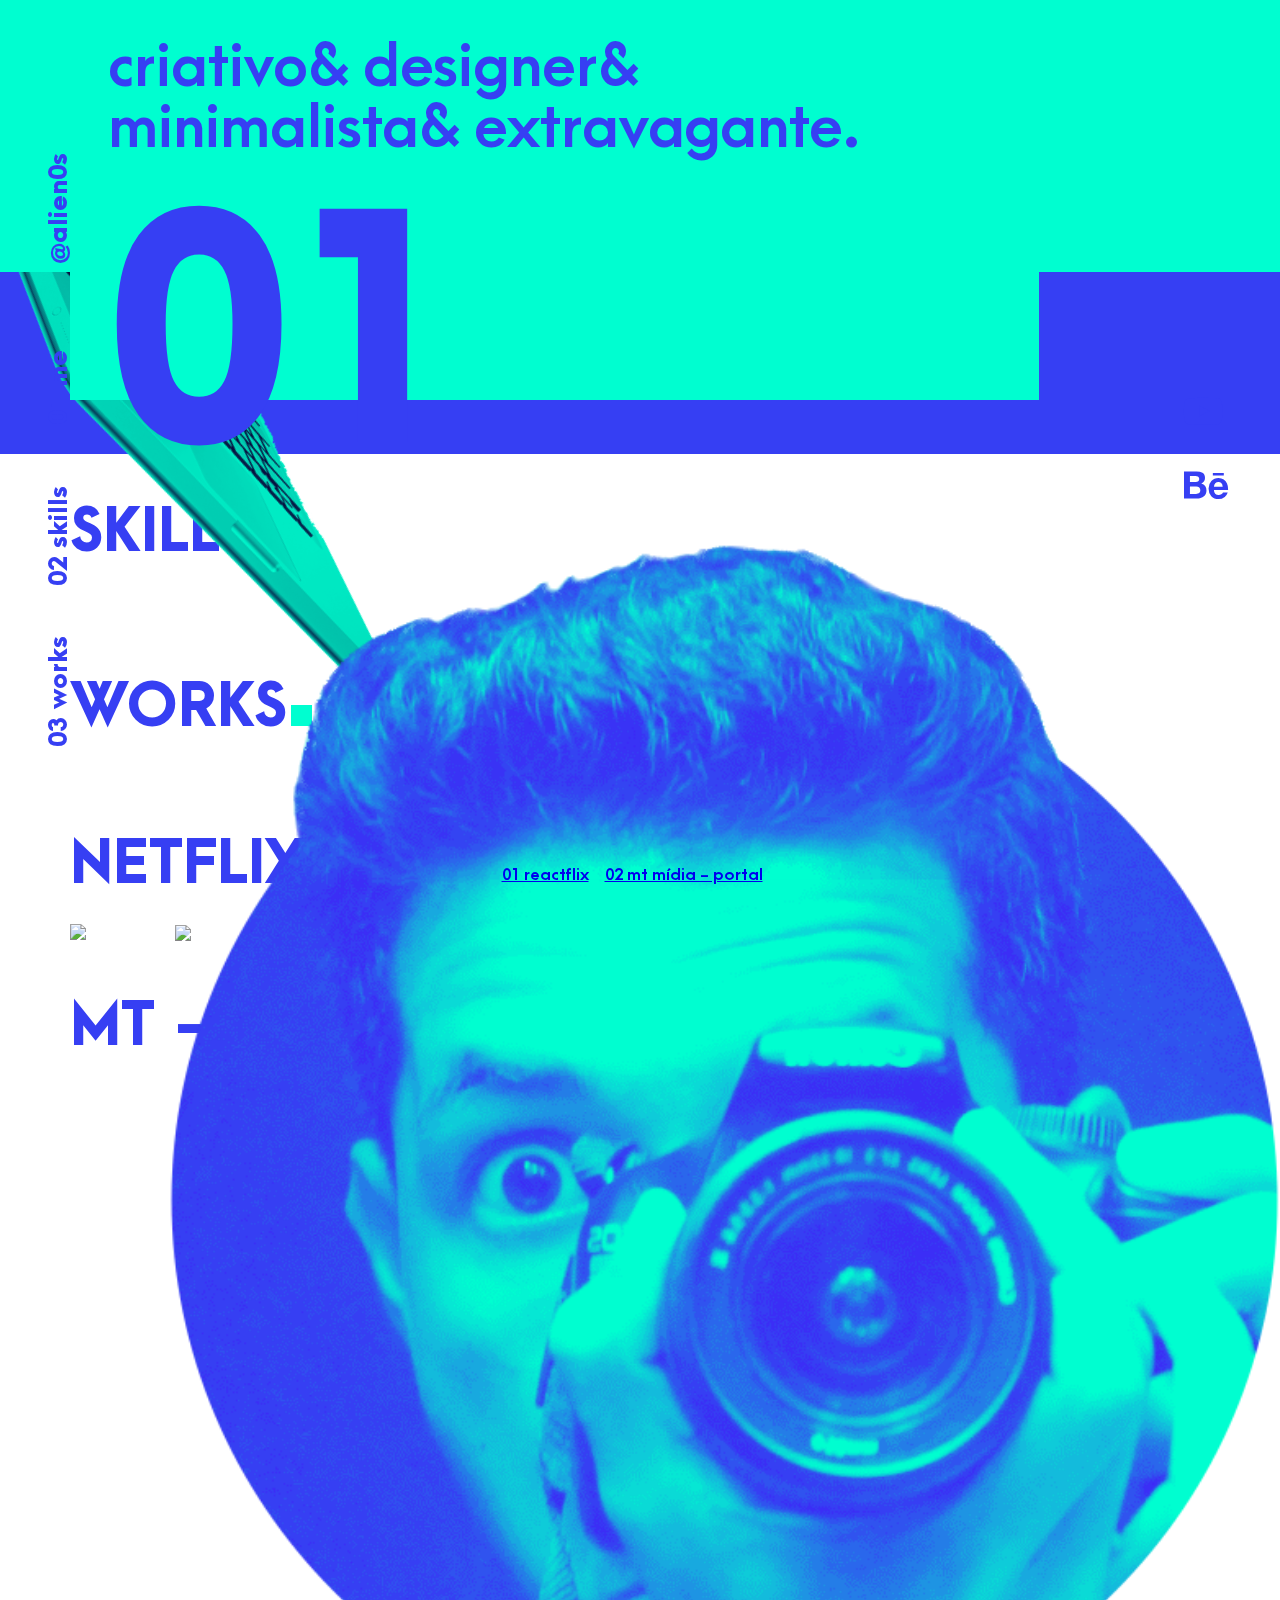
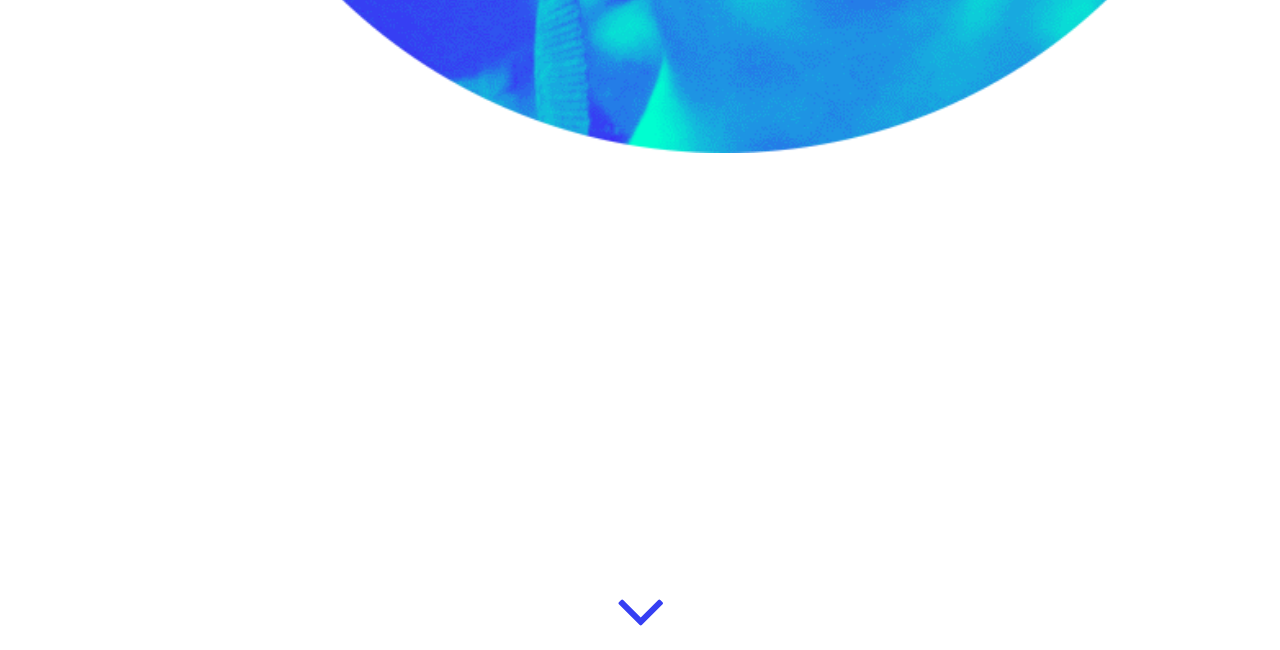
==== index.html @ 524bad48 "v0.0.1" ====
<!DOCTYPE html>
<html lang="pt-BR">
<head>
	<meta charset="utf-8">
	<meta http-equiv="cache-control" content="max-age=0" />
	<meta http-equiv="cache-control" content="no-cache" />
	<meta name="viewport" content="width=device-width, initial-scale=1.0, user-scalable=no">
	<title>@alienos</title>
	<link rel="stylesheet" href="https://stackpath.bootstrapcdn.com/font-awesome/4.7.0/css/font-awesome.min.css">
	<link rel="stylesheet" href="https://cdnjs.cloudflare.com/ajax/libs/twitter-bootstrap/4.0.0/css/bootstrap-grid.css" integrity="sha512-CMBZvpj8E19AmB3ZULO2jpuOcxB0GXNaynnu3tthGhMM37FSIoBAXXj4Nmdxsu2Rrpl0nG6h141KeCS/1itkzw==" crossorigin="anonymous" referrerpolicy="no-referrer"/>
	<link rel="stylesheet" href="https://cdnjs.cloudflare.com/ajax/libs/fullPage.js/3.0.5/fullpage.min.css" integrity="sha512-hDXpx6vRwBR+f4rnj8BDQRpwfi4lvztz1KPkBPCG2XkTKiJ5Y6zq7/NsDmJRIQbquKchG0DVc6gmZiOE0ZXrvg==" crossorigin="anonymous" referrerpolicy="no-referrer" />
	<link rel="stylesheet" type="text/css" href="styl/styl.css">
	<link rel="stylesheet" href="https://unpkg.com/swiper/swiper-bundle.min.css"/>
	<link rel="stylesheet" type="text/css" href="styl/slide.css">
</head>
<body>
	<div id="myMenu" class="pgntn lft">
		<a href="#contact">@alien0s</a>
		<a href="#home">01 me</a>
		<a href="#skills">02 skills</a>
		<a href="#works">03 works</a>
	</div>
    <div class="pgntn rght">
      <a target="blank_" href="https://www.youtube.com/channel/UCBdYzhZZ5Vu5AjkVzdrVwbA"><i class="fa fa-youtube-play"></i></a>
      <a target="blank_" href="https://www.behance.net/enossalles"><i class="fa fa-behance"></i></a>
    </div>
	<div id="fullpage">
		<section class="section fp-table" id="contact">
				<div class="username-slide">
					<img src="img/element.png">
					<div id="bx-txt-usr">
						<h1 class="username-h1">@alien0s</h1>
						<div id="contact-hover">
							<a target="blank_" href="https://github.com/alien0s" title="Github @alien0s"><i class="fa fa-github"></i></a>
							<a target="blank_" href="https://t.me/alien0s" title="Telegram @alien0s"><i class="fa fa-paper-plane"></i></a>
						</div>
						
					</div>
				</div>
		</section>
		<section class="section fp-table" id="home">
				<div class="bx-g g-b">
				<div class="container">
					<div class="row">
					<div class="col-xl-6 col-lg-6 col-md-6 col-sm-12 col-12">
						<div class="row">
						<div class="col-12">
							<div class="bx-g-hg g-b">
							<p class="p-dscr b-c">
								criativo&amp;
								designer&amp;
								minimalista&amp;
								extravagante.
							</p>
							<p class="p-nmb b-c">
								01
							</p>
							</div>
						</div>
						</div>
					</div>
					<div class="col-xl-6 col-lg-6 col-md-6 col-sm-6 col-lg-6">
						<div class="row">
						<div class="col-md-6 col-sm-12 col-7">
							<div class="img-prfl">
							<a><img src="img/wb.png"></a>
								<div class="bx-hvr-ft">
								<div class="hvr-ft">
									<span>enos cardoso de frança</span>
									<span>desenvolvedor full stack</span>
								</div>
								</div>
							</div>
						</div>
						<div class="col-5">
							<h1 class="name b-c">Enos</h1>
						</div>
						</div>
					</div>
					</div>
				</div>
				<div class="bx-icn-dwn">
					<i class="fa fa-angle-down"></i>
				</div>
				</div>
		</section>
		<section class="section fp-table" id="skills">
				<div class="container skills">
					<div class="content">
						<div class="ttl">
							<h1 class="b-c">Skills</h1>
							<div class="cx g-b"></div>
						</div>
					</div>
					<div id="skill">
					</div>
				</div>
		</section>
		<section class="section" id="works">
			<div class="bx-lnks-wrks">
				<a href="#reactflix">01 reactflix</a>
				<a href="#reactflix">02 mt mídia - portal</a>
			</div>
			<div class="slide active" data-anchor="slide1">
				<div class="container">
					<div class="content">
						<div class="ttl">
							<h1 class="b-c">Works</h1>
							<div class="cx g-b"></div>
						</div>
					</div>
					<div class="swiper mySwiper">
						<div class="swiper-wrapper" id="slide">
						</div>
						<div class="swiper-button-next"></div>
						<div class="swiper-button-prev"></div>
					</div>
				</div>
			</div>
			<div class="slide" data-anchor="slide2" id="reactflix">
				<div class="container">
					<div class="content">
						<div class="ttl">
							<h1 class="b-c">Netflix clone - Reactflix</h1>
						</div>
					</div>
					<div class="bx-mr-wrks">
						<img class="img-frmwks" src="https://mir-s3-cdn-cf.behance.net/project_modules/disp/70550b129987895.6176dec9afa02.png" />
						<img class="img-wrkd" src="https://mir-s3-cdn-cf.behance.net/project_modules/max_1200/5fd70e129987193.6176dc3c2f160.gif"/>
					</div>
				</div>
			</div>
			<div class="slide" data-anchor="slide3">
				<div class="container">
					<div class="content">
						<div class="ttl">
							<h1 class="b-c">Mt - Portal de notícias</h1>
						</div>
					</div>
					<div class="bx-mr-wrks">

					</div>
				</div>
			</div>
		</section>
	</div>
	<script src="https://unpkg.com/swiper/swiper-bundle.min.js"></script>
	<script src="https://cdnjs.cloudflare.com/ajax/libs/fullPage.js/3.0.5/fullpage.min.js" integrity="sha512-+m1+m9XBnZXowk9jSNIlZYgtOPTIu6aUHha/4/3dk84PQcpWgrNd4/zKmOYno0BQK9nuJ6WgYBnuPqCrmvMNtg==" crossorigin="anonymous" referrerpolicy="no-referrer"></script>
	<script>
		new fullpage('#fullpage', {
			navigation: true,
			scrollingSpeed: 700,
			scrollBar: false,
			easing: 'easeInOutCubic',
			easingcss3: 'ease',
		});
	</script>
	<script>
		var swiper = new Swiper(".mySwiper", {
        slidesPerView: 2.3,
        spaceBetween: 20,
		navigation: {
          nextEl: ".swiper-button-next",
          prevEl: ".swiper-button-prev",
        },
		centeredSlides: true,
        pagination: {
          el: ".swiper-pagination",
          clickable: true,
        },
      });
	</script>
	<script src="https://unpkg.com/@babel/standalone/babel.min.js"></script>
	<script src="https://cdnjs.cloudflare.com/ajax/libs/react/18.0.0-alpha-5fa4d79b0-20211008/umd/react.production.min.js" integrity="sha512-5PVmWGoNJocWPdQJmJd1aRbz3cFcFgXctWKLWcitqtgX64jF+ttfg9g2oLltmeQ1HUo3gT6QchaMK3h+S+JG4Q==" crossorigin="anonymous" referrerpolicy="no-referrer"></script>
	<script crossorigin src="https://unpkg.com/react@17/umd/react.development.js"></script>
	<script crossorigin src="https://unpkg.com/react-dom@17/umd/react-dom.development.js"></script>
	<script type="text/babel">

	function Skill(props){

		return(
			<div className="row">
				<div className="col-xl-6 col-lg-6 col-md-12 col-sm-12 col-12">
				{props.skills1.map((skill,i) => 
					<div className={skill.nome+' bx-pll'} key={i}>
						<div className="bx-lg-skll">
							<div className="img-skll"></div>
						</div>
						<div className="sklt-tt-br">
							<p className="ttl-skll">{skill.nome}</p>
							<span className="prgrss-br"></span>
						</div>
					</div>
				)}
				</div>
				<div className="col-xl-6 col-lg-6 col-md-12 col-sm-12 col-12">
					{props.skills2.map((skill,i) => 
					<div className={skill.nome+' bx-pll'} key={i}>
						<div className="bx-lg-skll">
							<div className="img-skll"></div>
						</div>
						<div className="sklt-tt-br">
							<p className="ttl-skll">{skill.nome}</p>
							<span className="prgrss-br"></span>
						</div>
					</div>
				)}
				</div>
			</div>
		)
	}
	const imgUrls = [
			{url: "https://mir-s3-cdn-cf.behance.net/project_modules/1400/746519130055371.61781fe0e4a82.jpg"},
			{url: "https://mir-s3-cdn-cf.behance.net/project_modules/disp/67281a85356133.5d7933078b29a.png"},
			{url: "https://mir-s3-cdn-cf.behance.net/project_modules/disp/7e323385356133.5d7933078aafa.png"},
			{url: "https://mir-s3-cdn-cf.behance.net/project_modules/disp/16e33185356133.5d7933078a233.png"},
			{url: "https://mir-s3-cdn-cf.behance.net/project_modules/1400/8a0dff129497187.616c93482ab6f.png"},
			{url: "https://mir-s3-cdn-cf.behance.net/project_modules/1400/77917386337821.5d961d50c3cc5.png"},
			{url: "https://mir-s3-cdn-cf.behance.net/project_modules/1400/9b533786337821.5d961d50c43b6.png"},
			{url: "https://mir-s3-cdn-cf.behance.net/project_modules/max_1200/8e833886337383.5d961abf2f594.jpg"},
			{url: "https://mir-s3-cdn-cf.behance.net/project_modules/1400/84522f86338319.5d96201aab1be.png"},
			{url: "https://mir-s3-cdn-cf.behance.net/project_modules/1400/ebb0fb86339445.5d962637bbfab.png"},
			{url: "https://mir-s3-cdn-cf.behance.net/project_modules/1400/852fa086346597.5d964e4c000c7.jpg"},
			{url: "https://mir-s3-cdn-cf.behance.net/project_modules/max_1200/c4bdbc129493091.616c798f8a533.png"},
			{url: "https://mir-s3-cdn-cf.behance.net/project_modules/max_1200/88760f86348719.5d965a9e8cc38.jpg"},
			{url: "https://mir-s3-cdn-cf.behance.net/project_modules/1400/0ff3e386628773.5d9f2581efe6d.jpg"},
			{url: "https://mir-s3-cdn-cf.behance.net/project_modules/1400/a0050286628967.5d9f26cc87755.jpg"},
			{url: "https://mir-s3-cdn-cf.behance.net/project_modules/1400/8db72586628967.5d9f26cc87f66.jpg"},
			{url: "https://mir-s3-cdn-cf.behance.net/project_modules/1400/85792c86635019.5d9f46e94732b.png"},
		];

	const swiper = imgUrls.map((img,i) => 
		<div className="swiper-slide" key={i}>
			<img src={img.url} />
		</div>
	);
	
	const skills1 = [
        {nome: "html5"},
        {nome: "css"},
        {nome: "bootstrap"},
        {nome: "javascript"},
        {nome: "node"}
    ];
	const skills2 = [
        {nome: "angular"},
        {nome: "react"},
        {nome: "vue"},
        {nome: "php"},
        {nome: "mysql"}
    ];

	ReactDOM.render(
		<Skill skills1={skills1} skills2={skills2}/>,
		document.getElementById('skill')
	);

	ReactDOM.render(
		swiper,
		document.getElementById('slide')
	);
	</script>
</body>
</html>
---- styl/styl.css ----
:root {
	--blue-dark: #363ff3;
  --blue-light: #00fed0;
}
@font-face {
  	font-family: arca-bold;
  	src:url(../fnts/arca-bold.woff);
}
@font-face {
  	font-family: arca-hvy;
  	src:url(../fnts/arca-heavy.woff);
}
html,
body {
	width: 100%;
	height: 100%;
}
html {
  scroll-behavior: smooth;
}
body {
	font-family: arca-bold;
	margin: 0;
	padding: 0;
	background: #fff;
	font-size: 1rem;
  font-weight: 400;
  line-height: 1.5;
}
a {
  cursor: pointer;
}
.pgntn {
    color: var(--blue-dark);
    width: 4rem;
    height: 100%;
    display: flex;
    flex-wrap: wrap;
    justify-content: center;
    flex-direction: column;
    position: fixed;
    z-index: 1;
}
.lft {
    left: .2rem;
}
.lft>a {
  transform:rotate(-90deg);
  font-size: 1.5rem;
  width: 7rem;
  padding: 3.9rem 0 !important;
}
.rght>a {
  font-size: 2.4rem;
}
.rght {
  right: 2rem;
}
@media (max-width: 800px) {
  .rght {
    right: 1rem;
  }
  .lft {
   left: -1rem; 
  }
}
.pgntn a {
    color: var(--blue-dark);
    font-family: arca-hvy;
    display: block;
    padding: 0.5rem 0;
    text-decoration: none;
}
#contact {
  z-index: 1;
}
.username-slide {
	background-color: var(--blue-dark);
	display: flex;
	justify-content: center;
	align-items: center;
	height: 100%;
	overflow: hidden;
}

.username-h1 {
  display: block;
  font-size: 10rem;
  color: var(--blue-light);
  position: relative;
}
.username-slide img {
  position: absolute;
  display: block;
  transform: rotate(56deg);
  left: -122px;
  top: 32px;
}
#contact-hover {
  display: none;
  transition: 2s cubic-bezier(.55,.085,0,.99);
  position: absolute;
  right: 23%;
  top: 32%;
  font-size: 3rem;
}
#bx-txt-usr:hover #contact-hover {
  display: block;
}
#contact-hover i {
  color: var(--blue-light);
}
.g-b {
    background-color: var(--blue-light);
}
.bx-g {
    width: 100%;
    height: 17rem;
    top: 0;
    position: absolute;
}
.container {
    width: 100%;
    padding-right: 15px;
    padding-left: 15px;
    margin-right: auto;
    margin-left: auto;
}
@media (min-width: 576px){
  .container {
      max-width: 560px;
  }
}
@media (min-width: 768px){
  .container {
      max-width: 720px;
  }
}
@media (min-width: 992px){
  .container {
      max-width: 960px;
  }
}
@media (min-width: 1200px){
  .container {
      max-width: 1140px;
  }
}

.bx-g-hg {
    width: 85%;
    height: 25rem;
}
p {
    margin-top: 0;
    margin-bottom: 1rem;
}
.b-c {
    color: var(--blue-dark);
}
.p-dscr {
    padding: 2.4rem;
    font-size: 3.6rem;
    line-height: 3.8rem;
}
.p-nmb {
    margin-top: -5rem;
    margin-left: 2.4rem;
    font-family: arca-hvy;
    font-size: 18rem;
}
.img-prfl {
    top: 20%;
    position: relative;
}
@media (min-width: 1200px){
  .img-prfl {
      width: 110%;
  }
}
@media(max-width: 767.98px){
  .img-prfl, .name{
    display: none;
  }
}
a:not([href]):not([tabindex]) {
    color: inherit;
    text-decoration: none;
}
.img-prfl img {
    width: 95%;
    float: right;
}
.col-5 {
    -webkit-box-flex: 0;
    -ms-flex: 0 0 41.666667%;
    flex: 0 0 41.666667%;
    max-width: 41.666667%;
}
.name {
    font-size: 12rem;
    margin-top: 20%;
    transform: rotate(90deg);
}
@media (min-width: 1200px){
  .name {
      margin-right: -15%;
  }
}
.ctnt {
    margin: 0 auto;
    width: 90%;
}
.ttl {
    margin-bottom: 1rem;
}
.ttl h1 {
    font-size: 3.5rem;
    display: inline-block;
    font-family: arca-hvy;
    text-transform: uppercase;
}
.cx {
    display: inline-block;
    width: 1.3rem;
    height: 1.3rem;
}
@keyframes cx {
     0% { opacity: 1; }
     100% { opacity: 0; }
 }
.cx {
   -webkit-animation: cx 1s infinite;
   -moz-animation: cx 1s infinite;
   -ms-animation: cx 1s infinite;
   -o-animation: cx 1s infinite;
   animation: cx 1s infinite;
}
.hvr-ft {
  background-color: var(--blue-dark);
  padding: 10px;
  left: 25px;
  top: -19px;
  text-transform: capitalize;
  position: relative;
  line-height:19px;
  display: grid;
  overflow: hidden;
}
.bx-hvr-ft {
  display: none;
}
.img-prfl:hover .bx-hvr-ft {
  display: block;
}
.hvr-ft span{
  color: var(--blue-light);
  font-size: 14px
}
.bx-icn-dwn {
  margin-top: 8rem;
    display: flex;
    align-items: center;
    justify-content: center;
}
.fa-angle-down {
	font-size: 5rem;
	color: var(--blue-dark);
  animation-fill-mode: both;
  transition: ease-in-out;
  animation-duration: 1.5s;
  animation-name: slidein;
  animation-iteration-count: infinite;
}

@keyframes slidein {
  0% {
    margin-top:0;
    transition: 1s;
  }

  80% {
    margin-top:8px;
    transition: 1s;
  }

  100% {
    margin-top: 10px;
    transition: ease-in-out;
  }
}
.bx-pll {
  display: inline-block;
  width: 100%;
  height: 84px;
}
.bx-lg-skll {
  width: 70px;
  height: 100%;
  align-items: center;
  align-self: center;
  display: flex;
  float: left;
}
.bx-lg-skll img{
  width: 100%;
}
.img-skll {
  width: 100%;
  background-size: contain;
  background-position-y: bottom;
  background-repeat: no-repeat;
  height: 100%;
}
.sklt-tt-br {
  width:450px;
  float: left;
  margin-left:20px
}
.ttl-skll {
  font-size: 33px;
  margin-bottom: 5px;
}
.prgrss-br {
  display: block;
  width: 90%;
  height: 30px;
  background-color: var(--blue-light);
}
.prgrss-br::before {
  background-color: var(--blue-dark);
  content:"";
  width: 70%;
  height: 100%;
  display: block;
  position: relative;
}
.html5 .prgrss-br::before {
  width: 97%;
}
.css .prgrss-br::before {
  width: 95%;
}
.bootstrap .prgrss-br::before {
  width: 92%;
}
.javascript .prgrss-br::before {
  width: 83%;
}
.node .prgrss-br::before {
  width: 78%;
}
.angular .prgrss-br::before {
  width: 28%;
}
.react .prgrss-br::before {
  width: 83%;
}
.vue .prgrss-br::before {
  width: 42%;
}
.php .prgrss-br::before {
  width: 90%;
}
.mysql .prgrss-br::before {
  width: 86%;
}
.html5 .img-skll {
  background-image: url("https://lh3.google.com/u/0/d/1Ydo2xIHanJZtFwKlD47K2R3TIi4zEDrW=w200-h190-p-k-nu-iv1");
}
.css .img-skll {
  background-image: url("https://lh3.google.com/u/0/d/1IjtoarO-XtImZBqxy0DIHR--W0IaIqPv=w200-h190-p-k-nu-iv1");
}
.bootstrap .img-skll {
  background-image: url("https://lh3.google.com/u/0/d/1tEltZMNrf3VycAKKipm0zNTIQ58CDNFc=w200-h190-p-k-nu-iv1");
}
.javascript .img-skll {
  background-image: url("https://lh3.google.com/u/0/d/1R9XQynHTMrSAJpCdgyz8rZfCb8iCi50o=w200-h190-p-k-nu-iv1");
}
.node .img-skll {
  background-image: url("https://lh3.google.com/u/0/d/1JzXONVOsgfEVInTA5uwqsPJMNe1D9jMa=w200-h190-p-k-nu-iv1");
}
.angular .img-skll {
  background-image: url("https://lh3.google.com/u/0/d/1D3pSe7D79nB4NbuRd6-EtEY-RC9xKFjE=w200-h190-p-k-nu-iv1");
}
.react .img-skll {
  background-image: url("https://lh3.google.com/u/0/d/1CbjaaruW69xHWxglieJqdnsd1_crX4WJ=w200-h190-p-k-nu-iv1");
}
.vue .img-skll {
  background-image: url("https://lh3.google.com/u/0/d/1O4bHfeb3w9MqPFHb7EMpoNEFacv-HvSr=w200-h190-p-k-nu-iv1");
}
.php .img-skll {
  background-image: url("https://lh3.google.com/u/0/d/1lecEz9-Q4iLvnsSHSCkq1ovf2XiRq3IL=w200-h190-p-k-nu-iv1");
}
.mysql .img-skll {
  background-image: url("https://lh3.google.com/u/0/d/1u-03g6h5syHba0OE5lNKuI1L17B3gq3K=w200-h190-p-k-nu-iv1");
}
#works h1 {
  margin-bottom: 0px;
}
.bx-lnks-wrks{
  left: 0;
  position: absolute;
  width: 100%;
  height: 51px;
  right: 0;
  bottom: 0;
  display: flex;
  justify-content: center;
  align-items: center;
  z-index: 2;
}
.bx-lnks-wrks a{
  margin-right: 1rem;
  cursor: pointer;
  display: block;
}
.bx-mr-wrks{
  display: block;
}
.img-frmwks{
  float: left;
  width: 12%;
  position: relative;
}
.img-wrkd {
  width: 78%;
  margin-left: -2rem;
}
.fp-controlArrow{
  top: auto;
  bottom: 0;
}
.fp-next::after,.fp-prev::after{
  font-family: swiper-icons;
  font-size: 26px;
  display: block;
}
.fp-next::after{
  content: "next";
}
.fp-prev::after{
  content: "prev";
}
.fp-controlArrow.fp-prev, .fp-controlArrow.fp-next{
  border-color: transparent;
  bottom: 2%;
}
.fp-controlArrow.fp-next {
  right: 25%;
}
.fp-controlArrow.fp-prev {
  left: 25%;
}
---- styl/slide.css ----
.swiper {
        width: 100%;
        height: 100%;
        --swiper-navigation-color: #363ff3;
        --swiper-pagination-color: #363ff3
      }

      .swiper-slide {
        text-align: center;
        font-size: 18px;
        background: #fff;

        /* Center slide text vertically */
        display: -webkit-box;
        display: -ms-flexbox;
        display: -webkit-flex;
        display: flex;
        -webkit-box-pack: center;
        -ms-flex-pack: center;
        -webkit-justify-content: center;
        justify-content: center;
        -webkit-box-align: center;
        -ms-flex-align: center;
        -webkit-align-items: center;
        align-items: center;
      }

      .swiper-slide img {
        display: block;
        width: 100%;
        height: 100%;
        object-fit: cover;
      }

      .swiper {
        width: 100%;
        height: 300px;
        margin-left: auto;
        margin-right: auto;
      }

      .swiper-slide {
        background-size: cover;
        background-position: center;
      }

      .mySwiper {
        height: 20%;
        box-sizing: border-box;
        padding: 10px 0;
      }

      .mySwiper .swiper-slide {
        width: 25%;
        height: 100%;
        opacity: 0.4;
      }

      .mySwiper .swiper-slide-thumb-active {
        opacity: 1;
      }

      .swiper-slide img {
        display: block;
        width: 100%;
        height: 100%;
        object-fit: cover;
      }
.mySwiper2 img {
  width: 68%;
}

@media (max-width: 991.98px) {
  .mySwiper2 {
    height: 360px;
  }
}
@media (max-width: 767.98px) {
  .mySwiper2 {
    height: 280px;
  }
}
.swiper-slide-active {
  opacity: 1 !important;
}
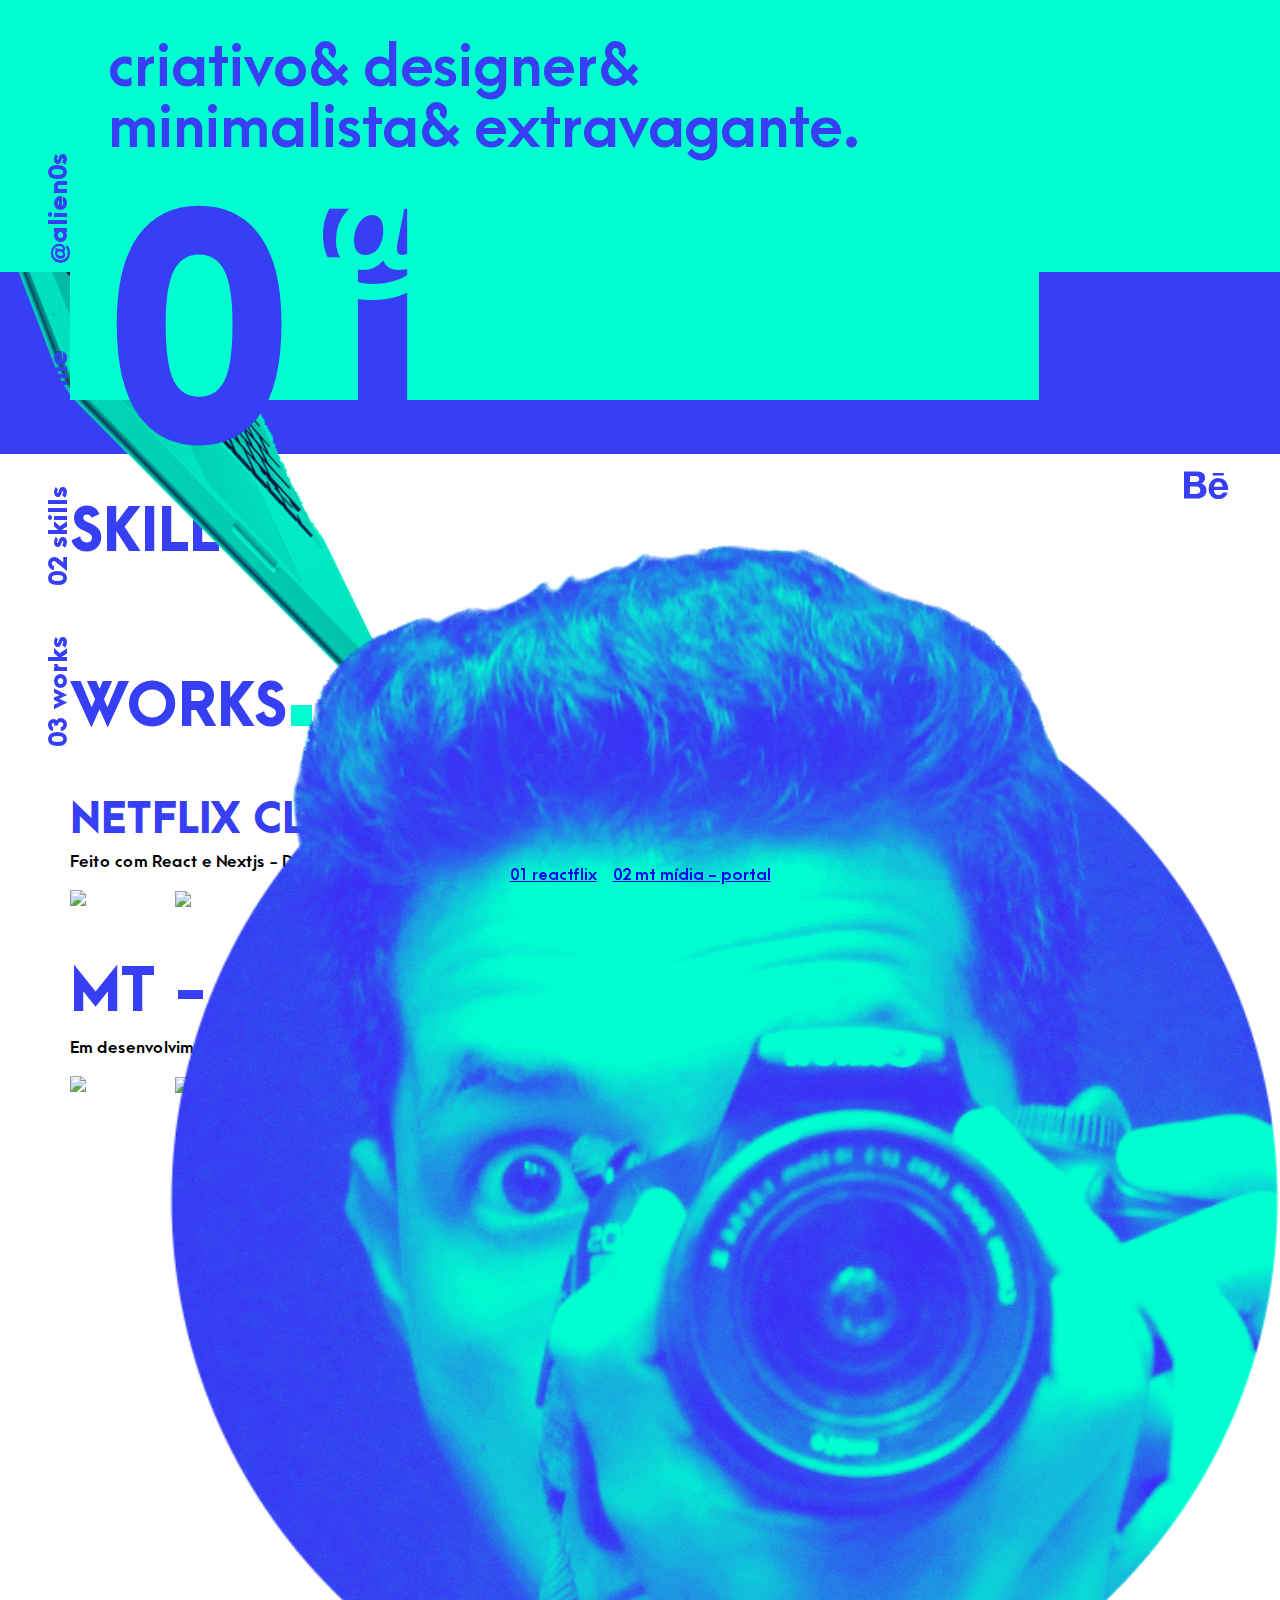
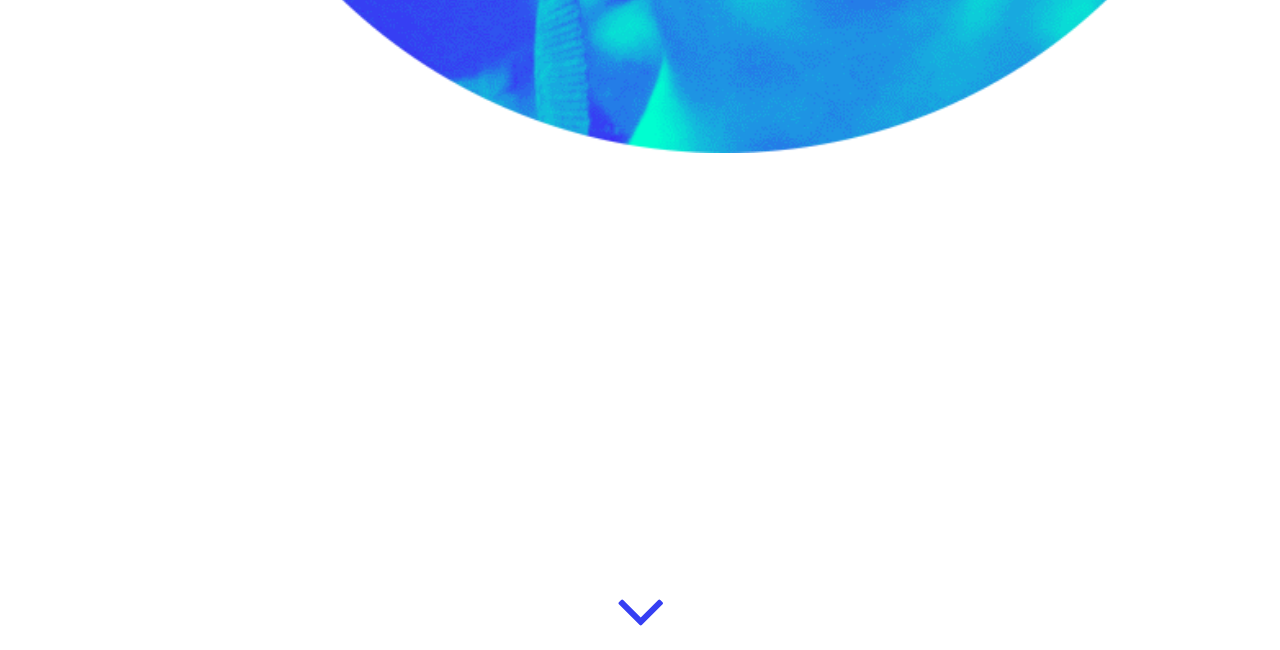
==== commit d5f1802b: "v0.0.2" ====
--- a/index.html
+++ b/index.html
@@ -5,6 +5,10 @@
 	<meta http-equiv="cache-control" content="max-age=0" />
 	<meta http-equiv="cache-control" content="no-cache" />
 	<meta name="viewport" content="width=device-width, initial-scale=1.0, user-scalable=no">
+	<meta name="theme-color" content="#363ff3">
+    <meta name="apple-mobile-web-app-status-bar-style" content="#363ff3">
+    <meta name="msapplication-navbutton-color" content="#363ff3">
+	<link rel="icon" type="image/ico" href="img/wb.ico" />
 	<title>@alienos</title>
 	<link rel="stylesheet" href="https://stackpath.bootstrapcdn.com/font-awesome/4.7.0/css/font-awesome.min.css">
 	<link rel="stylesheet" href="https://cdnjs.cloudflare.com/ajax/libs/twitter-bootstrap/4.0.0/css/bootstrap-grid.css" integrity="sha512-CMBZvpj8E19AmB3ZULO2jpuOcxB0GXNaynnu3tthGhMM37FSIoBAXXj4Nmdxsu2Rrpl0nG6h141KeCS/1itkzw==" crossorigin="anonymous" referrerpolicy="no-referrer"/>
@@ -34,7 +38,6 @@
 							<a target="blank_" href="https://github.com/alien0s" title="Github @alien0s"><i class="fa fa-github"></i></a>
 							<a target="blank_" href="https://t.me/alien0s" title="Telegram @alien0s"><i class="fa fa-paper-plane"></i></a>
 						</div>
-						
 					</div>
 				</div>
 		</section>
@@ -99,9 +102,9 @@
 		<section class="section" id="works">
 			<div class="bx-lnks-wrks">
 				<a href="#reactflix">01 reactflix</a>
-				<a href="#reactflix">02 mt mídia - portal</a>
-			</div>
-			<div class="slide active" data-anchor="slide1">
+				<a href="#mtmidia">02 mt mídia - portal</a>
+			</div>
+			<div class="slide" data-anchor="slide1">
 				<div class="container">
 					<div class="content">
 						<div class="ttl">
@@ -122,23 +125,27 @@
 					<div class="content">
 						<div class="ttl">
 							<h1 class="b-c">Netflix clone - Reactflix</h1>
+							<p>Feito com React e Nextjs - Dsiponível no Github <a target="_blank" href="https://github.com/alien0s/reactflix">github Reactflix</a></p>
 						</div>
 					</div>
 					<div class="bx-mr-wrks">
+						<a target="_blank" href="https://reactflix-alien0s.vercel.app" title="Vá pra Reactflix.vercel.app"><i class="fa fa-external-link"></i></a>
 						<img class="img-frmwks" src="https://mir-s3-cdn-cf.behance.net/project_modules/disp/70550b129987895.6176dec9afa02.png" />
 						<img class="img-wrkd" src="https://mir-s3-cdn-cf.behance.net/project_modules/max_1200/5fd70e129987193.6176dc3c2f160.gif"/>
 					</div>
 				</div>
 			</div>
-			<div class="slide" data-anchor="slide3">
+			<div class="slide" data-anchor="slide3" id="mtmidia">
 				<div class="container">
 					<div class="content">
 						<div class="ttl">
 							<h1 class="b-c">Mt - Portal de notícias</h1>
+							<p>Em desenvolvimento... - React, Nextjs e Mysql</p>
 						</div>
 					</div>
 					<div class="bx-mr-wrks">
-
+						<img class="img-frmwks" src="https://mir-s3-cdn-cf.behance.net/project_modules/disp/d7f8ff130058725.61782ade47e42.png"/>
+						<img class="img-wrkd" src="https://mir-s3-cdn-cf.behance.net/project_modules/max_1200/195078130075463.6178671d48099.png" />
 					</div>
 				</div>
 			</div>
@@ -148,7 +155,6 @@
 	<script src="https://cdnjs.cloudflare.com/ajax/libs/fullPage.js/3.0.5/fullpage.min.js" integrity="sha512-+m1+m9XBnZXowk9jSNIlZYgtOPTIu6aUHha/4/3dk84PQcpWgrNd4/zKmOYno0BQK9nuJ6WgYBnuPqCrmvMNtg==" crossorigin="anonymous" referrerpolicy="no-referrer"></script>
 	<script>
 		new fullpage('#fullpage', {
-			navigation: true,
 			scrollingSpeed: 700,
 			scrollBar: false,
 			easing: 'easeInOutCubic',
--- a/styl/styl.css
+++ b/styl/styl.css
@@ -50,6 +50,13 @@
   width: 7rem;
   padding: 3.9rem 0 !important;
 }
+@media (max-width: 800px){
+  .lft>a{
+    font-size: 1rem;
+    width: 5rem;
+    padding: 3.2rem 0 !important;
+  }
+}
 .rght>a {
   font-size: 2.4rem;
 }
@@ -82,19 +89,33 @@
 	height: 100%;
 	overflow: hidden;
 }
-
 .username-h1 {
   display: block;
   font-size: 10rem;
   color: var(--blue-light);
   position: relative;
 }
+@media (max-width: 890px){
+  .username-h1 {
+    font-size: 7rem;
+  }
+}
+@media (max-width: 580px){
+  .username-h1 {
+    font-size: 4rem;
+  }
+}
 .username-slide img {
   position: absolute;
   display: block;
   transform: rotate(56deg);
   left: -122px;
   top: 32px;
+}
+@media (max-width: 1200px){
+  .username-slide img {
+    display: none;
+  }
 }
 #contact-hover {
   display: none;
@@ -104,6 +125,9 @@
   top: 32%;
   font-size: 3rem;
 }
+#bx-txt-usr{
+  z-index: 10;
+}
 #bx-txt-usr:hover #contact-hover {
   display: block;
 }
@@ -163,6 +187,13 @@
     font-size: 3.6rem;
     line-height: 3.8rem;
 }
+@media (max-width: 540px){
+  .p-dscr {
+    padding: 2.4rem;
+    font-size: 3rem;
+    line-height: 3rem;
+  }
+}
 .p-nmb {
     margin-top: -5rem;
     margin-left: 2.4rem;
@@ -172,6 +203,14 @@
 .img-prfl {
     top: 20%;
     position: relative;
+}
+@media (max-width:992.98px){
+  .p-nmb {
+    font-size: 13rem;
+  }
+  .img-prfl{
+    display: none;
+  }
 }
 @media (min-width: 1200px){
   .img-prfl {
@@ -295,7 +334,7 @@
   height: 84px;
 }
 .bx-lg-skll {
-  width: 70px;
+  width: 15%;
   height: 100%;
   align-items: center;
   align-self: center;
@@ -313,9 +352,9 @@
   height: 100%;
 }
 .sklt-tt-br {
-  width:450px;
+  width: 81%;
   float: left;
-  margin-left:20px
+  margin-left: 4%;
 }
 .ttl-skll {
   font-size: 33px;
@@ -411,7 +450,7 @@
   z-index: 2;
 }
 .bx-lnks-wrks a{
-  margin-right: 1rem;
+  margin: 0 0.5rem;
   cursor: pointer;
   display: block;
 }
@@ -424,22 +463,22 @@
   position: relative;
 }
 .img-wrkd {
-  width: 78%;
+  width: 76%;
   margin-left: -2rem;
 }
 .fp-controlArrow{
   top: auto;
   bottom: 0;
 }
-.fp-next::after,.fp-prev::after{
+.fp-next::before,.fp-prev::before{
   font-family: swiper-icons;
   font-size: 26px;
   display: block;
 }
-.fp-next::after{
+.fp-next::before{
   content: "next";
 }
-.fp-prev::after{
+.fp-prev::before{
   content: "prev";
 }
 .fp-controlArrow.fp-prev, .fp-controlArrow.fp-next{
@@ -450,5 +489,28 @@
   right: 25%;
 }
 .fp-controlArrow.fp-prev {
-  left: 25%;
+  left: 23%;
+}
+.bx-mr-wrks a{
+  display: block;
+  position: absolute;
+  z-index: 4;
+  font-size: 69px;
+  color: var(--blue-light);
+  top: 25%;
+  right: 41%;
+}
+#reactflix h1{
+  margin-top: 0.2rem;
+  font-size: 2.5rem;
+}
+@media(max-width:700px){
+  .container{
+    width: 90%;
+  }
+}
+@media(max-width:500px){
+  .container{
+    width: 85%;
+  }
 }--- a/styl/slide.css
+++ b/styl/slide.css
@@ -37,6 +37,12 @@
         height: 300px;
         margin-left: auto;
         margin-right: auto;
+      }
+
+      @media(max-width: 680px){
+        .swiper{
+          width: 90%;
+        }
       }
 
       .swiper-slide {
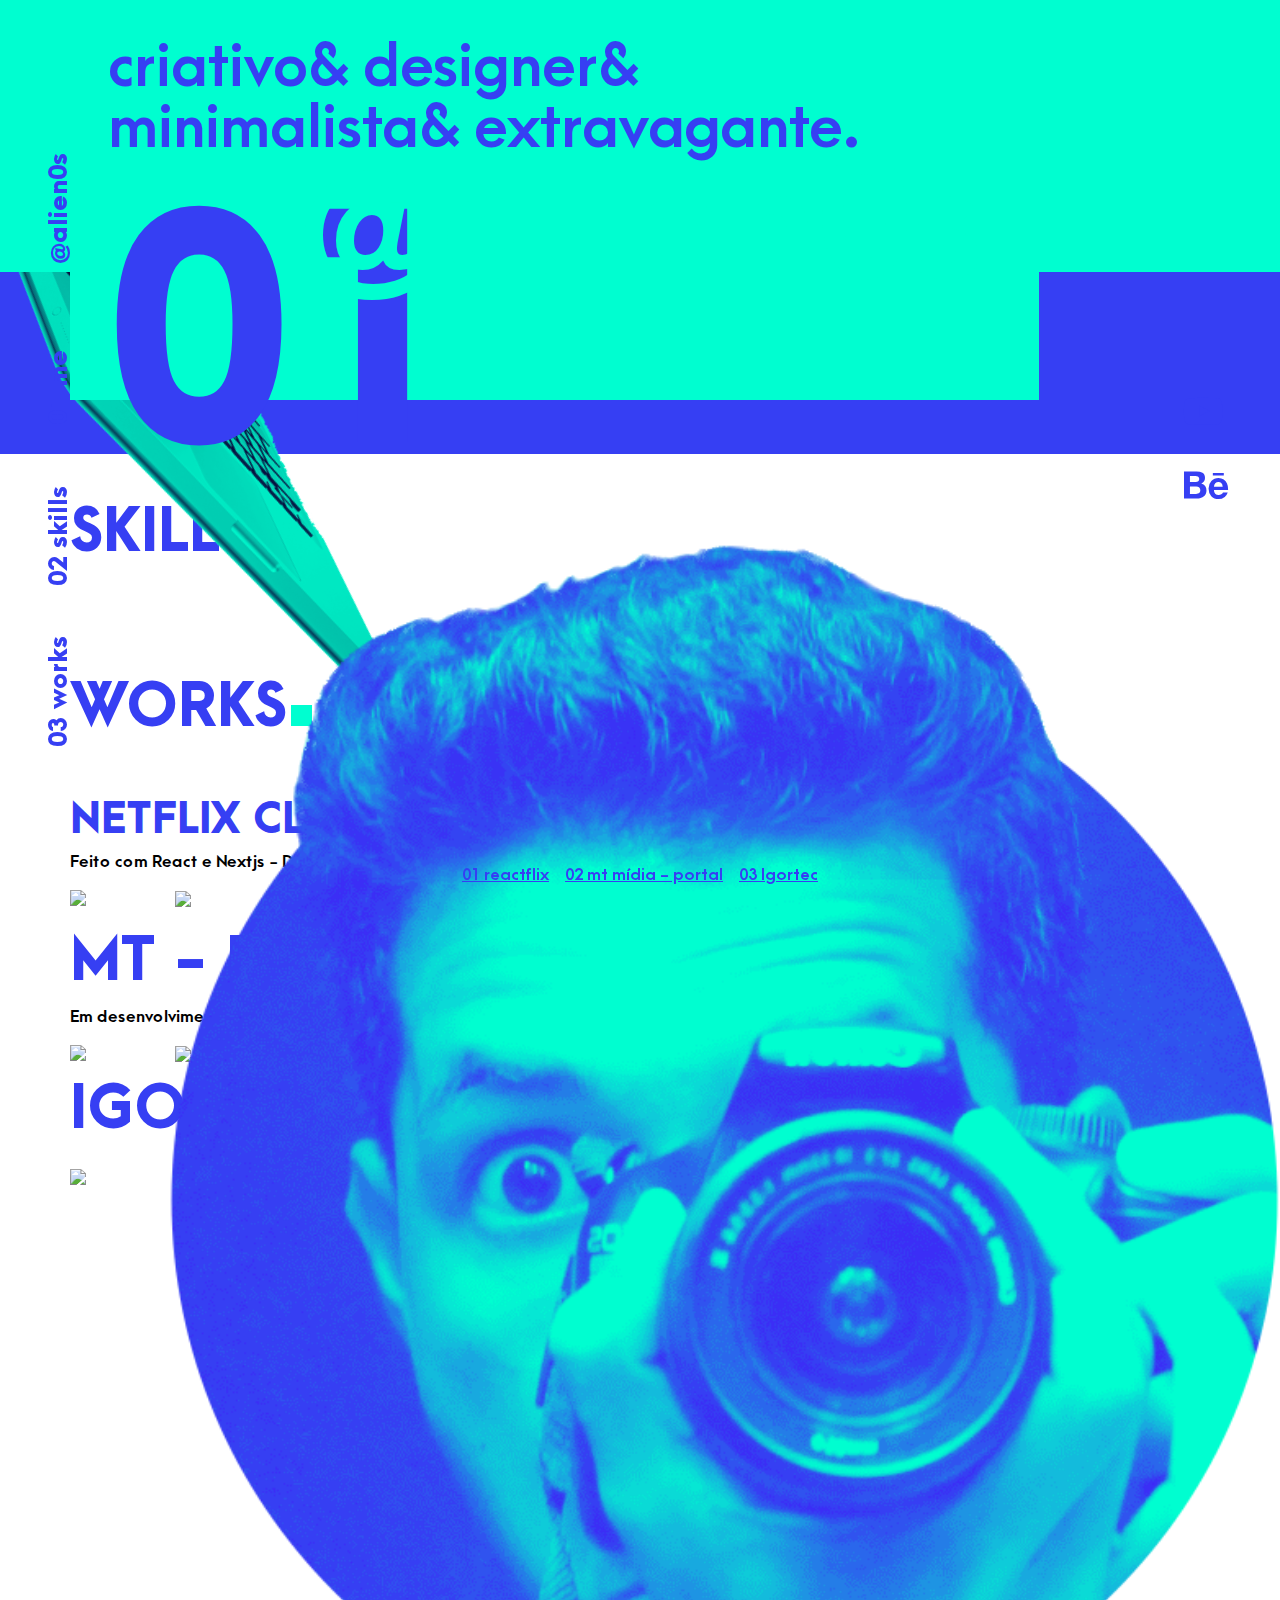
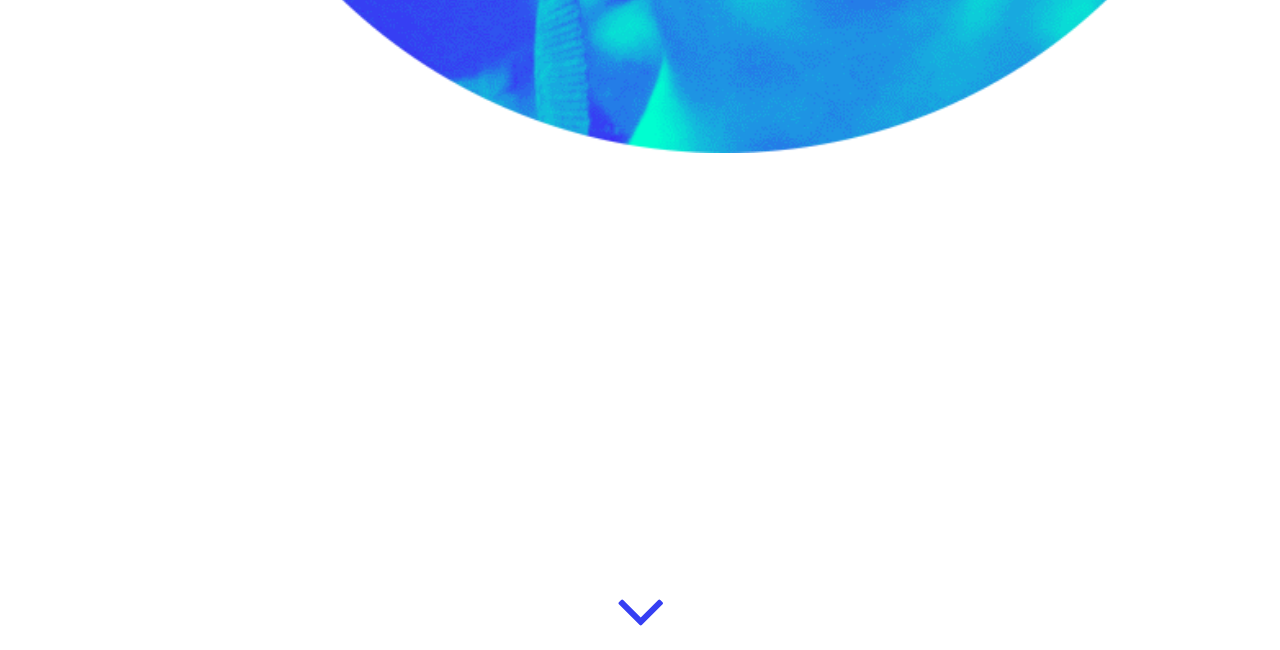
==== commit 952159c9: "v0.0.3" ====
--- a/index.html
+++ b/index.html
@@ -103,6 +103,7 @@
 			<div class="bx-lnks-wrks">
 				<a href="#reactflix">01 reactflix</a>
 				<a href="#mtmidia">02 mt mídia - portal</a>
+				<a href="#igortec">03 Igortec</a>
 			</div>
 			<div class="slide" data-anchor="slide1">
 				<div class="container">
@@ -146,6 +147,20 @@
 					<div class="bx-mr-wrks">
 						<img class="img-frmwks" src="https://mir-s3-cdn-cf.behance.net/project_modules/disp/d7f8ff130058725.61782ade47e42.png"/>
 						<img class="img-wrkd" src="https://mir-s3-cdn-cf.behance.net/project_modules/max_1200/195078130075463.6178671d48099.png" />
+					</div>
+				</div>
+			</div>
+			<div class="slide" data-anchor="slide4" id="igortec">
+				<div class="container">
+					<div class="content">
+						<div class="ttl">
+							<h1 class="b-c">Igortec</h1>
+							<p>Em desenvolvimento... - Vue</p><a target="_blank" href="https://igortec.com.br">igortec.com.br</a>
+						</div>
+					</div>
+					<div class="bx-mr-wrks">
+						<img class="img-frmwks" src="https://mir-s3-cdn-cf.behance.net/project_modules/disp/a63498130134815.617985829cff4.png"/>
+						<img class="img-wrkd" src="https://mir-s3-cdn-cf.behance.net/project_modules/max_1200/daa25d130132723.61797df3f3e37.jpg" />
 					</div>
 				</div>
 			</div>
--- a/styl/styl.css
+++ b/styl/styl.css
@@ -65,7 +65,7 @@
 }
 @media (max-width: 800px) {
   .rght {
-    right: 1rem;
+    right: 0.3rem;
   }
   .lft {
    left: -1rem; 
@@ -436,6 +436,9 @@
 }
 #works h1 {
   margin-bottom: 0px;
+}
+#works a{
+  color: var(--blue-dark);
 }
 .bx-lnks-wrks{
   left: 0;
@@ -491,14 +494,22 @@
 .fp-controlArrow.fp-prev {
   left: 23%;
 }
+@media (max-width: 740px){
+  .fp-controlArrow.fp-next {
+    right: 18%;
+  }
+  .fp-controlArrow.fp-prev {
+    left: 16%;
+  }
+}
 .bx-mr-wrks a{
   display: block;
   position: absolute;
   z-index: 4;
   font-size: 69px;
-  color: var(--blue-light);
+  color: var(--blue-light) !important;
   top: 25%;
-  right: 41%;
+  right: 56%;
 }
 #reactflix h1{
   margin-top: 0.2rem;
@@ -513,4 +524,16 @@
   .container{
     width: 85%;
   }
+}
+#mtmidia h1{
+  margin-top: 0.4rem;
+}
+#igortec h1{
+  margin-top: 0rem;
+}
+#igortec p{
+  display: inline-block;
+}
+#igortec a{
+  margin-left: 10px;
 }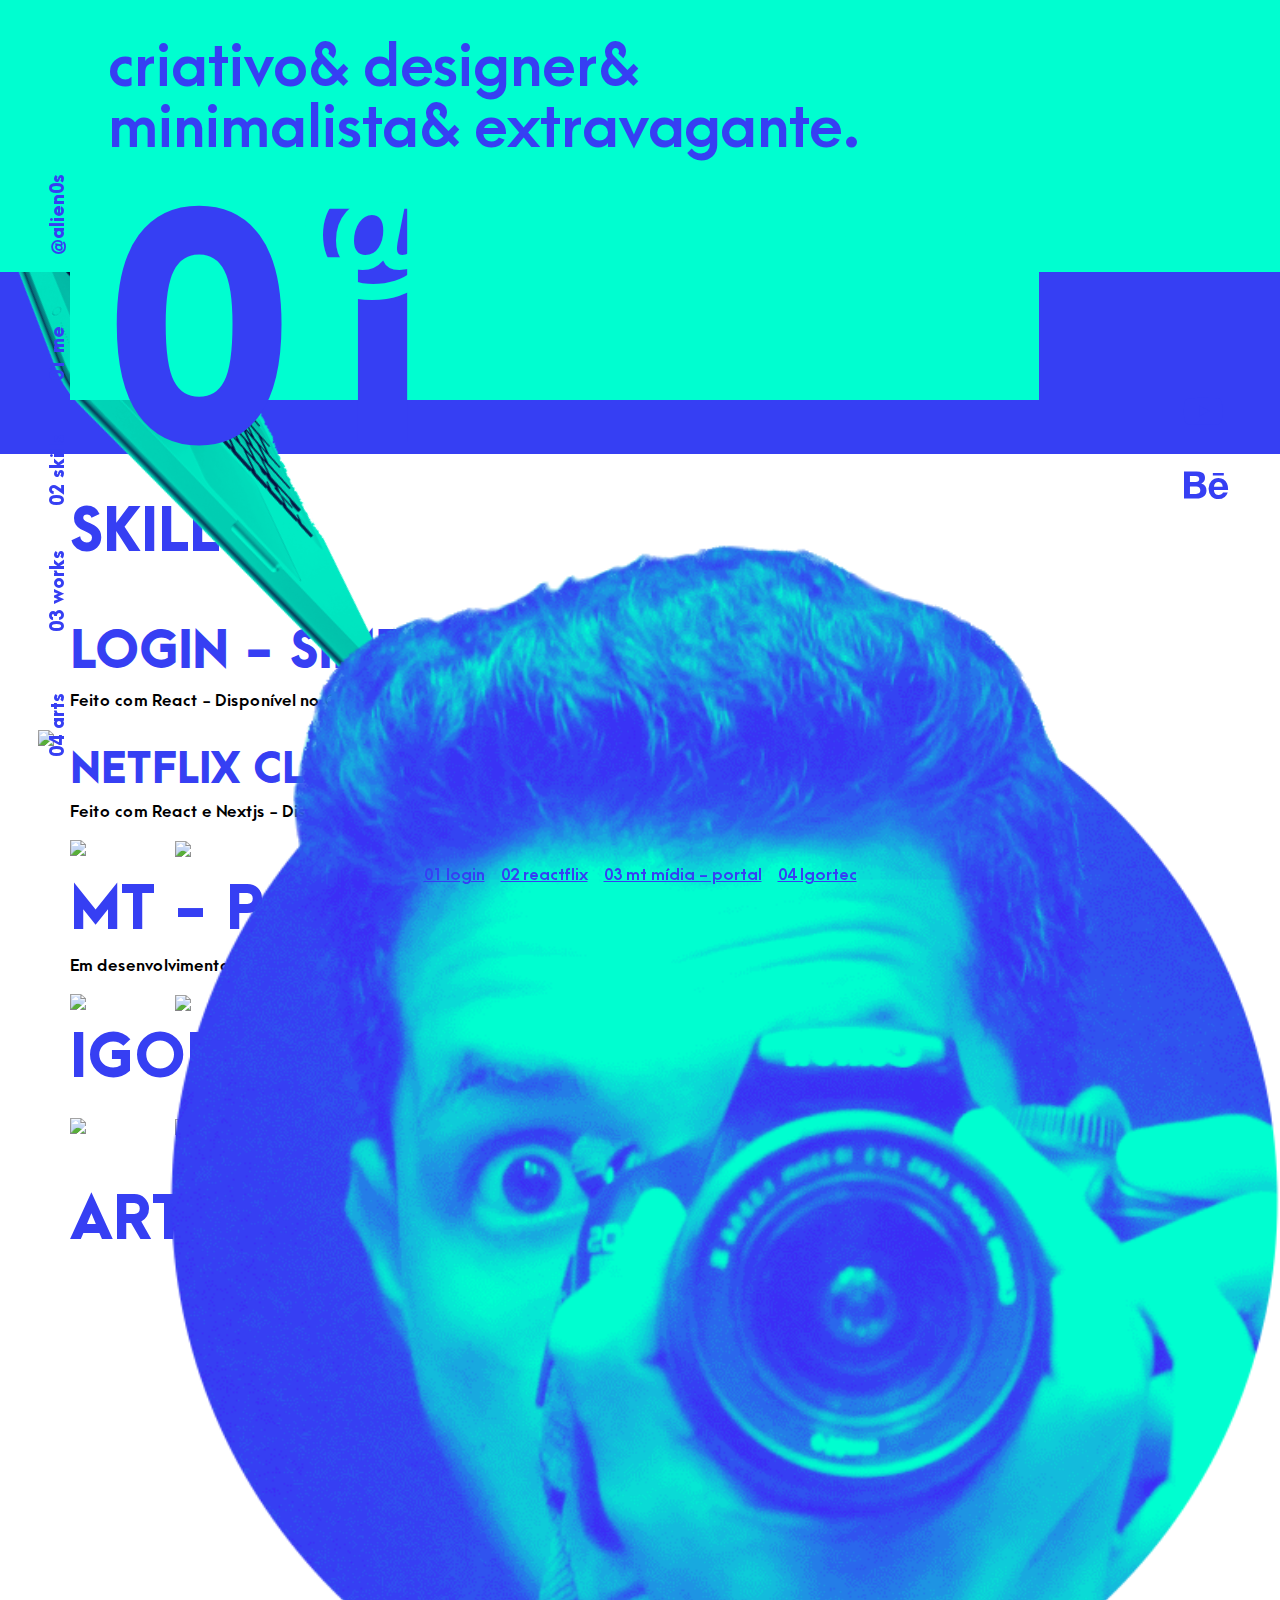
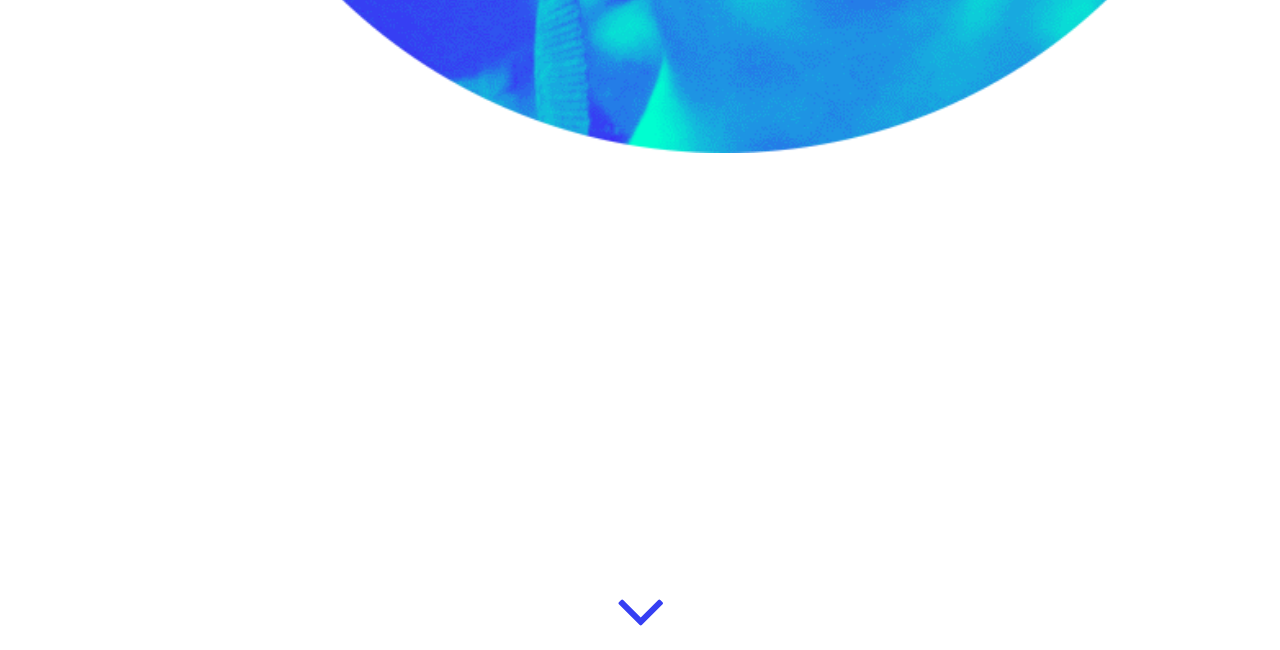
==== commit 6021962f: "v0.0.4" ====
--- a/index.html
+++ b/index.html
@@ -23,6 +23,7 @@
 		<a href="#home">01 me</a>
 		<a href="#skills">02 skills</a>
 		<a href="#works">03 works</a>
+		<a href="#arts">04 arts</a>
 	</div>
     <div class="pgntn rght">
       <a target="blank_" href="https://www.youtube.com/channel/UCBdYzhZZ5Vu5AjkVzdrVwbA"><i class="fa fa-youtube-play"></i></a>
@@ -87,7 +88,7 @@
 				</div>
 				</div>
 		</section>
-		<section class="section fp-table" id="skills">
+		<section class="section" id="skills">
 				<div class="container skills">
 					<div class="content">
 						<div class="ttl">
@@ -101,23 +102,21 @@
 		</section>
 		<section class="section" id="works">
 			<div class="bx-lnks-wrks">
-				<a href="#reactflix">01 reactflix</a>
-				<a href="#mtmidia">02 mt mídia - portal</a>
-				<a href="#igortec">03 Igortec</a>
-			</div>
-			<div class="slide" data-anchor="slide1">
-				<div class="container">
-					<div class="content">
-						<div class="ttl">
-							<h1 class="b-c">Works</h1>
-							<div class="cx g-b"></div>
-						</div>
-					</div>
-					<div class="swiper mySwiper">
-						<div class="swiper-wrapper" id="slide">
-						</div>
-						<div class="swiper-button-next"></div>
-						<div class="swiper-button-prev"></div>
+				<a href="#login">01 login</a>
+				<a href="#reactflix">02 reactflix</a>
+				<a href="#mtmidia">03 mt mídia - portal</a>
+				<a href="#igortec">04 Igortec</a>
+			</div>
+			<div class="slide" data-anchor="slide1" id="login">
+				<div class="container">
+					<div class="content">
+						<div class="ttl">
+							<h1 class="b-c">Login - Simples Autenticação</h1>
+							<p>Feito com React - Disponível no Github <a target="_blank" href="https://github.com/alien0s/autenticacao">github Autenticação</a> e Vercel<a target="_blank" href="https://autenticacao-alien0s.vercel.app"> Autenticacao.Vercel</a></p>
+						</div>
+					</div>
+					<div class="bx-mr-wrks">
+						<img class="img-wrkd" src="https://mir-s3-cdn-cf.behance.net/project_modules/disp/aad27e131375841.6193dde90d10f.jpg"/>
 					</div>
 				</div>
 			</div>
@@ -126,11 +125,10 @@
 					<div class="content">
 						<div class="ttl">
 							<h1 class="b-c">Netflix clone - Reactflix</h1>
-							<p>Feito com React e Nextjs - Dsiponível no Github <a target="_blank" href="https://github.com/alien0s/reactflix">github Reactflix</a></p>
-						</div>
-					</div>
-					<div class="bx-mr-wrks">
-						<a target="_blank" href="https://reactflix-alien0s.vercel.app" title="Vá pra Reactflix.vercel.app"><i class="fa fa-external-link"></i></a>
+							<p>Feito com React e Nextjs - Disponível no Github <a target="_blank" href="https://github.com/alien0s/reactflix">github Reactflix</a> e Vercel<a target="_blank" href="https://reactflix-alien0s.vercel.app"> Reactflix.Vercel</a></p>
+						</div>
+					</div>
+					<div class="bx-mr-wrks">
 						<img class="img-frmwks" src="https://mir-s3-cdn-cf.behance.net/project_modules/disp/70550b129987895.6176dec9afa02.png" />
 						<img class="img-wrkd" src="https://mir-s3-cdn-cf.behance.net/project_modules/max_1200/5fd70e129987193.6176dc3c2f160.gif"/>
 					</div>
@@ -162,6 +160,22 @@
 						<img class="img-frmwks" src="https://mir-s3-cdn-cf.behance.net/project_modules/disp/a63498130134815.617985829cff4.png"/>
 						<img class="img-wrkd" src="https://mir-s3-cdn-cf.behance.net/project_modules/max_1200/daa25d130132723.61797df3f3e37.jpg" />
 					</div>
+				</div>
+			</div>
+		</section>
+		<section class="section" id="arts">
+			<div class="container">
+				<div class="content">
+					<div class="ttl">
+						<h1 class="b-c">Arts</h1>
+						<div class="cx g-b"></div>
+					</div>
+				</div>
+				<div class="swiper mySwiper">
+					<div class="swiper-wrapper" id="slide">
+					</div>
+					<div class="swiper-button-next"></div>
+					<div class="swiper-button-prev"></div>
 				</div>
 			</div>
 		</section>
--- a/styl/styl.css
+++ b/styl/styl.css
@@ -46,9 +46,9 @@
 }
 .lft>a {
   transform:rotate(-90deg);
-  font-size: 1.5rem;
+  font-size: 1.1rem;
   width: 7rem;
-  padding: 3.9rem 0 !important;
+  padding: 3.1rem 0 !important;
 }
 @media (max-width: 800px){
   .lft>a{
@@ -511,9 +511,12 @@
   top: 25%;
   right: 56%;
 }
-#reactflix h1{
-  margin-top: 0.2rem;
+#reactflix h1, #login h1{
+  margin-top: -0.8rem;
   font-size: 2.5rem;
+}
+#login h1{
+  font-size: 3rem !important;
 }
 @media(max-width:700px){
   .container{
